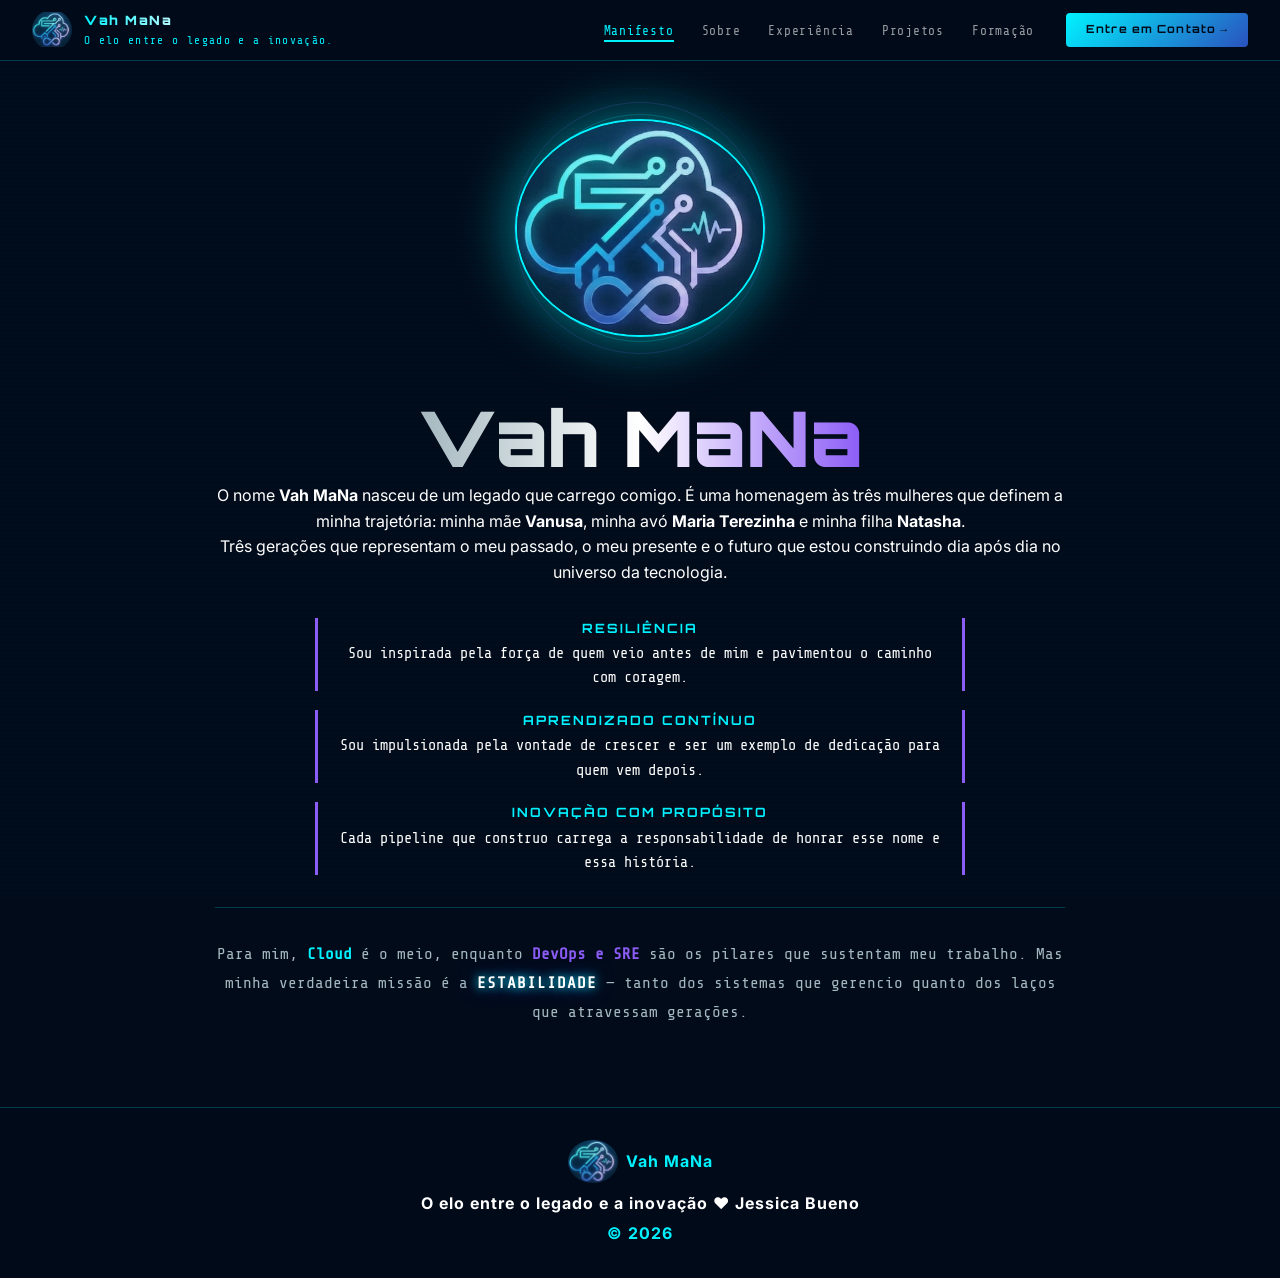
==== index.html @ 6b0c06dc "add portifolio" ====
<!DOCTYPE html>
<html lang="pt-BR">
<head>
<meta charset="UTF-8">
<meta name="viewport" content="width=device-width, initial-scale=1.0">
<title>Vah MaNa | Sobre</title>
<link rel="icon" type="image/png" href="./assets/Vah-MaNa.png">
<link rel="preconnect" href="https://fonts.googleapis.com">
<link href="https://fonts.googleapis.com/css2?family=Share+Tech+Mono&family=Orbitron:wght@400;600;900&family=Inter:wght@300;400;500;600&display=swap" rel="stylesheet">
<link rel="stylesheet" href="style.css">
</head>
<body>
<canvas id="matrix-canvas"></canvas>
<div class="scan-overlay"></div>

<!-- NAV -->
<nav>
  <a href="./index.html" class="nav-logo-wrap">
    <img src="./assets/Vah-MaNa.png" alt="Vah MaNa" class="img-logo">
    <div>
      <span class="nav-brand">Vah MaNa</span>
      <span class="nav-tagline">O elo entre o legado e a inovação.</span>
    </div>
  </a>
  <div class="nav-right">
    <ul class="nav-links">
      <li><a href="./index.html">Manifesto</a></li>
      <li><a href="./sobre.html" class="active">Sobre</a></li>
      <li><a href="./experiencia.html">Experiência</a></li>
      <li><a href="./projetos.html">Projetos</a></li>
      <li><a href="./formacao.html">Formação</a></li>
    </ul>
    <a href="./contato.html" class="nav-cta">Entre em Contato →</a>
    <button class="hamburger" id="hamburger" aria-label="Menu">
      <span></span><span></span><span></span>
    </button>
  </div>
</nav>

<div class="mobile-menu" id="mobile-menu">
  <a href="./index.html"       onclick="closeMenu()">Manifesto</a>
  <a href="./sobre.html"       onclick="closeMenu()">Sobre</a>
  <a href="./experiencia.html" onclick="closeMenu()">Experiência</a>
  <a href="./projetos.html"    onclick="closeMenu()">Projetos</a>
  <a href="./formacao.html"    onclick="closeMenu()">Formação</a>
  <a href="./contato.html" class="mobile-cta" onclick="closeMenu()">Contratar →</a>
</div>

<!-- HERO -->
<section id="hero" class="hero-right">
  <div class="hero-logo-wrap">
    <div class="hero-logo-ring"></div>
    <div class="hero-logo-ring2"></div>
    <div class="hero-logo-ring3"></div>
    <img src="./assets/Vah-MaNa.png" alt="Vah MaNa" class="hero-logo">
  </div>
  <div class="hero-content animate-fade">
    <h1 class="hero-name">Vah MaNa</h1>

    <div class="hero-description">
      <p>
        O nome <strong>Vah MaNa</strong> nasceu de um legado que carrego comigo.
        É uma homenagem às três mulheres que definem a minha trajetória: minha mãe <strong>Vanusa</strong>,
        minha avó <strong>Maria Terezinha</strong> e minha filha <strong>Natasha</strong>.
      </p>
      <p>
        Três gerações que representam o meu passado, o meu presente e o futuro que estou construindo
        dia após dia no universo da tecnologia.
      </p>

      <ul class="legacy-list">
        <li>
          <strong>Resiliência</strong>
          Sou inspirada pela força de quem veio antes de mim e pavimentou o caminho com coragem.
        </li>
        <li>
          <strong>Aprendizado Contínuo</strong>
          Sou impulsionada pela vontade de crescer e ser um exemplo de dedicação para quem vem depois.
        </li>
        <li>
          <strong>Inovação com Propósito</strong>
          Cada pipeline que construo carrega a responsabilidade de honrar esse nome e essa história.
        </li>
      </ul>

      <p class="final-pitch">
        Para mim, <strong>Cloud </strong> é o meio, enquanto <strong>DevOps e SRE</strong> são os pilares
        que sustentam meu trabalho. Mas minha verdadeira missão é a <span>estabilidade</span> — tanto dos sistemas
        que gerencio quanto dos laços que atravessam gerações.
      </p>
    </div>
  </div>
</section>

<footer>
  <div style="display:flex;align-items:center;justify-content:center;gap:0.5rem;margin-bottom:0.5rem;">
    <img src="./assets/Vah-MaNa.png" alt="Vah MaNa" class="img-logo" style="width:50px;height:auto;">
    <span>Vah MaNa</span>
  </div>
  <p>O elo entre o legado e a inovação ♥ Jessica Bueno</p>
  <span>© 2026</span>
</footer>

<script src="script.js"></script>
</body>
</html>
---- style.css ----
/* =====================================================
   VAH MANA — style.css  (limpo e sem duplicatas)
   ===================================================== */

/* ── TOKENS ── */
:root {
  --cyan:        #00F2FF;
  --blue:        #2A52BE;
  --indigo:      #8B5CF6;
  --dark:        #020B1A;
  --white:       #FFFFFF;
  --cyan-dim:    rgba(0, 242, 255, 0.07);
  --cyan-border: rgba(0, 242, 255, 0.22);
  --clor-text:   #A4B8BF;
}

/* ── RESET ── */
*, *::before, *::after { margin: 0; padding: 0; box-sizing: border-box; }
html  { scroll-behavior: smooth; }
body  {
  background: var(--dark);
  color: var(--white);
  font-family: 'Inter', sans-serif;
  overflow-x: hidden;
  line-height: 1.6;
}

/* ── BACKGROUND FX ── */
#matrix-canvas {
  position: fixed; top: 0; left: 0;
  width: 100%; height: 100%;
  z-index: 0; opacity: 0.11; pointer-events: none;
}
.scan-overlay {
  position: fixed; inset: 0;
  z-index: 0; pointer-events: none;
  background: repeating-linear-gradient(
    0deg,
    transparent, transparent 2px,
    rgba(0, 242, 255, 0.012) 2px, rgba(0, 242, 255, 0.012) 4px
  );
}

/* ── SCROLLBAR ── */
::-webkit-scrollbar       { width: 5px; }
::-webkit-scrollbar-track { background: var(--dark); }
::-webkit-scrollbar-thumb { background: rgba(0,242,255,0.25); border-radius: 3px; }
::-webkit-scrollbar-thumb:hover { background: rgba(0,242,255,0.5); }

/* =====================================================
   NAV
   ===================================================== */
nav {
  position: fixed; top: 0; width: 100%; z-index: 100;
  padding: 0.6rem 2rem;
  display: flex; justify-content: space-between; align-items: center;
  background: rgba(2,11,26,0.94);
  border-bottom: 1px solid var(--cyan-border);
  backdrop-filter: blur(16px);
}

.nav-logo-wrap {
  display: flex; align-items: center; gap: 0.75rem;
  text-decoration: none;
}
.img-logo {
  width: 40px; height: 40px;
  object-fit: contain; border-radius: 50%;
  transition: filter 0.3s, transform 0.3s;
}
.nav-logo-wrap:hover .img-logo {
  filter: drop-shadow(0 0 12px var(--cyan));
  transform: scale(1.08);
}

.nav-brand {
  font-family: 'Orbitron', monospace;
  font-size: 0.8rem; font-weight: 900;
  background: linear-gradient(90deg, var(--cyan) 0%, var(--white) 50%, var(--indigo) 100%);
  -webkit-background-clip: text;
  -webkit-text-fill-color: transparent;
  background-clip: text;
  text-shadow: none; /* gradient + text-shadow não funcionam juntos */
  letter-spacing: 0.12em;
  display: block;
  animation: fadeDown 0.9s ease both 0.1s;
}
.nav-tagline {
  font-family: 'Share Tech Mono', monospace;
  font-size: 0.7rem; color: var(--cyan);
  letter-spacing: 0.12em;
  display: block; margin-top: 2px;
}

.nav-right   { display: flex; align-items: center; gap: 2rem; }
.nav-links   { display: flex; gap: 1.75rem; list-style: none; }
.nav-links a {
  font-family: 'Share Tech Mono', monospace;
  color: rgba(255,255,255,0.6);
  text-decoration: none;
  font-size: 0.8rem; letter-spacing: 0.06em;
  transition: color 0.2s;
}
.nav-links a:hover   { color: var(--cyan); }
.nav-links a.active  {
  color: var(--cyan) !important;
  border-bottom: 2px solid var(--cyan);
  padding-bottom: 2px;
}

/* active no menu mobile */
.mobile-menu a.active {
  color: var(--cyan) !important;
  border-bottom: 2px solid var(--cyan);
  padding-bottom: 4px;
}

.nav-cta {
  padding: 0.5rem 1.25rem;
  background: linear-gradient(135deg, var(--cyan), var(--blue));
  color: var(--dark);
  font-family: 'Orbitron', monospace;
  font-size: 0.7rem; font-weight: 700; letter-spacing: 0.1em;
  border: none; border-radius: 4px;
  cursor: pointer; text-decoration: none;
  transition: opacity 0.2s, transform 0.2s;
  white-space: nowrap;
}
.nav-cta:hover { opacity: 0.85; transform: translateY(-1px); }

/* =====================================================
   HAMBURGER + MOBILE MENU
   ===================================================== */
.hamburger {
  display: none;
  flex-direction: column; justify-content: center; gap: 5px;
  width: 36px; height: 36px;
  cursor: pointer; background: transparent; border: none; padding: 0;
  z-index: 200;
}
.hamburger span {
  display: block; width: 100%; height: 1.5px;
  background: var(--cyan); border-radius: 2px;
  transition: transform 0.3s, opacity 0.3s, width 0.3s;
  transform-origin: center;
}
.hamburger.open span:nth-child(1) { transform: translateY(6.5px) rotate(45deg); }
.hamburger.open span:nth-child(2) { opacity: 0; width: 0; }
.hamburger.open span:nth-child(3) { transform: translateY(-6.5px) rotate(-45deg); }

.mobile-menu {
  display: none;
  position: fixed; inset: 0;
  background: rgba(2,11,26,0.97);
  backdrop-filter: blur(20px);
  z-index: 150;
  flex-direction: column; align-items: center; justify-content: center;
  gap: 2rem;
  opacity: 0; pointer-events: none;
  transition: opacity 0.3s;
}
.mobile-menu.open { opacity: 1; pointer-events: all; }
.mobile-menu a {
  font-family: 'Orbitron', monospace;
  font-size: 1.5rem; font-weight: 700;
  color: rgba(255,255,255,0.7);
  text-decoration: none; letter-spacing: 0.15em;
  transition: color 0.2s;
}
.mobile-menu a:hover { color: var(--cyan); }
.mobile-menu .mobile-cta {
  margin-top: 2rem;
  padding: 0.9rem 2.5rem;
  background: linear-gradient(135deg, var(--cyan), var(--blue));
  color: var(--dark);
  font-family: 'Orbitron', monospace;
  font-size: 0.85rem; font-weight: 700; letter-spacing: 0.12em;
  border-radius: 4px; text-decoration: none;
}
.mobile-menu.open a { animation: fadeDown 0.3s ease both; }
.mobile-menu.open a:nth-child(1) { animation-delay: 0.05s; }
.mobile-menu.open a:nth-child(2) { animation-delay: 0.10s; }
.mobile-menu.open a:nth-child(3) { animation-delay: 0.15s; }
.mobile-menu.open a:nth-child(4) { animation-delay: 0.20s; }
.mobile-menu.open a:nth-child(5) { animation-delay: 0.25s; }
.mobile-menu.open a:nth-child(6) { animation-delay: 0.30s; }
.mobile-menu.open a:nth-child(7) { animation-delay: 0.35s; }

/* =====================================================
   HERO — index.html (logo central)
   ===================================================== */
#hero {
  position: relative;
  min-height: 100vh;
  display: flex; align-items: center; justify-content: center;
  flex-direction: column; text-align: center;
  padding: 8rem 2rem 5rem;
  z-index: 1;
}

/* rings */
.hero-logo-wrap {
  position: relative; width: 200px; height: 200px;
  margin-bottom: 2rem; cursor: pointer;
  display: flex; align-items: center; justify-content: center;
}
.hero-logo-ring  { position: absolute; inset: -14px; border-radius: 50%; border: 1px solid var(--cyan-border); animation: ring-spin 12s linear infinite; }
.hero-logo-ring2 { position: absolute; inset: -26px; border-radius: 50%; border: 1px solid rgba(139,92,246,0.18); animation: ring-spin 22s linear infinite reverse; }
.hero-logo-ring3 { position: absolute; inset: -40px; border-radius: 50%; border: 1px dashed rgba(42,82,190,0.12); animation: ring-spin 35s linear infinite; }
@keyframes ring-spin { to { transform: rotate(360deg); } }

.hero-logo {
  width: 250px; height: auto; border-radius: 80%;
  border: 2px solid var(--cyan);
  object-fit: contain;
  filter: drop-shadow(0 0 30px rgba(0,242,255,0.55));
  animation: pulse-glow 3.5s ease-in-out infinite;
  transition: filter 0.4s, transform 0.4s;
  position: relative; z-index: 1;
}
.hero-logo-wrap:hover .hero-logo {
  filter: drop-shadow(0 0 70px rgba(0,242,255,1)) drop-shadow(0 0 140px rgba(139,92,246,0.5));
  transform: scale(1.08) rotate(-2deg);
}
.hero-logo-wrap:hover .hero-logo-ring { border-color: rgba(0,242,255,0.6); animation-duration: 4s; }
@keyframes pulse-glow {
  0%,100% { filter: drop-shadow(0 0 24px rgba(0,242,255,0.45)); }
  50%      { filter: drop-shadow(0 0 55px rgba(0,242,255,0.85)) drop-shadow(0 0 90px rgba(42,82,190,0.3)); }
}

.hero-eyebrow {
  font-family: 'Share Tech Mono', monospace;
  font-size: 0.72rem; color: var(--cyan);
  letter-spacing: 0.35em; text-transform: uppercase;
  margin-bottom: 0.6rem; animation: fadeDown 0.8s ease both;
}
.hero-name {
  font-family: 'Orbitron', monospace;
  font-size: clamp(2.6rem, 6vw, 4.8rem); font-weight: 900; line-height: 1;
  background: linear-gradient(90deg, var(--clor-text) 0%, var(--white) 50%, var(--indigo) 100%);
  -webkit-background-clip: text; -webkit-text-fill-color: transparent; background-clip: text;
  margin-bottom: 0.4rem;
  animation: fadeDown 0.9s ease both 0.1s;
}
.hero-role {
  font-family: 'Orbitron', monospace;
  font-size: clamp(0.75rem, 1.8vw, 0.95rem); font-weight: 400;
  color: var(--clor-text); letter-spacing: 0.25em;
  margin-bottom: 0.9rem;
  animation: fadeDown 1s ease both 0.2s;
}
.hero-pitch {
  max-width: 680px;
  font-size: 1.05rem; line-height: 1.85; color: var(--clor-text);
  margin: 0 auto 1.2rem;
  animation: fadeDown 1.05s ease both 0.25s;
}
.hero-pitch strong { color: var(--cyan); font-weight: 600; }

.hero-value-props {
  display: flex; gap: 0.7rem; justify-content: center; flex-wrap: wrap;
  margin: 0 0 2rem;
  animation: fadeDown 1.1s ease both 0.3s;
}
.value-prop {
  display: flex; align-items: center; gap: 0.45rem;
  padding: 0.45rem 1rem;
  border: 1px solid var(--cyan-border); border-radius: 100px;
  font-family: 'Share Tech Mono', monospace; font-size: 0.72rem; color: var(--cyan);
  background: var(--cyan-dim); letter-spacing: 0.04em;
  transition: background 0.2s;
}
.value-prop:hover { background: rgba(0,242,255,0.13); }
.value-prop .dot {
  width: 5px; height: 5px; border-radius: 50%;
  background: var(--cyan); box-shadow: 0 0 6px var(--cyan);
  animation: blink 1.8s infinite; flex-shrink: 0;
}
@keyframes blink { 0%,100% { opacity: 1; } 50% { opacity: 0.15; } }

.hero-btns {
  display: flex; gap: 1rem; flex-wrap: wrap; justify-content: center;
  animation: fadeDown 1.2s ease both 0.4s;
}

/* ── HERO sobre.html (logo acima, conteúdo centralizado) ── */
#hero.hero-right {
  justify-content: center;
  align-items: center;
  text-align: center;
  padding: 8rem 2rem 5rem;
  flex-direction: column;
  gap: 2.5rem;
}
.hero-content {
  max-width: 850px;
  display: flex; flex-direction: column; align-items: center;
  text-align: center;
}

/* =====================================================
   BOTÕES GLOBAIS
   ===================================================== */
.btn-primary {
  padding: 0.8rem 2.2rem;
  background: linear-gradient(135deg, var(--cyan), var(--blue));
  color: var(--dark);
  font-family: 'Orbitron', monospace; font-size: 0.78rem; font-weight: 700; letter-spacing: 0.1em;
  border: none; border-radius: 4px;
  cursor: pointer; text-decoration: none;
  transition: opacity 0.2s, transform 0.2s, box-shadow 0.2s;
}
.btn-primary:hover { opacity: 0.9; transform: translateY(-2px); box-shadow: 0 8px 24px rgba(0,242,255,0.25); }

.btn-outline {
  padding: 0.8rem 2.2rem;
  background: transparent; color: var(--cyan);
  font-family: 'Orbitron', monospace; font-size: 0.78rem; font-weight: 700; letter-spacing: 0.1em;
  border: 1px solid var(--cyan); border-radius: 4px;
  cursor: pointer; text-decoration: none;
  transition: background 0.2s, transform 0.2s;
}
.btn-outline:hover { background: var(--cyan-dim); transform: translateY(-2px); }

/* =====================================================
   STATS BAR
   ===================================================== */
.stats-bar {
  position: relative; z-index: 1;
  background: rgba(0,242,255,0.04);
  border-top: 1px solid var(--cyan-border);
  border-bottom: 1px solid var(--cyan-border);
  padding: 1.75rem 3rem;
  display: flex; justify-content: center; gap: 4rem; flex-wrap: wrap;
}
.stat-item  { text-align: center; }
.stat-num   { font-family: 'Orbitron', monospace; font-size: 1.9rem; font-weight: 900; color: var(--cyan); display: block; line-height: 1; }
.stat-label { font-family: 'Share Tech Mono', monospace; font-size: 0.65rem; color: rgba(255,255,255,0.4); letter-spacing: 0.15em; text-transform: uppercase; display: block; margin-top: 0.35rem; }

/* =====================================================
   SEÇÕES GENÉRICAS
   ===================================================== */
.section-wrap {
  position: relative; z-index: 1;
  padding: 5.5rem 2rem;
  max-width: 1100px; margin: 0 auto;
}
.section-label {
  font-family: 'Share Tech Mono', monospace;
  font-size: 0.68rem; letter-spacing: 0.45em; color: var(--cyan);
  text-transform: uppercase; margin-bottom: 0.4rem; opacity: 0.8;
}
.section-title {
  font-family: 'Orbitron', monospace;
  font-size: clamp(1.6rem, 3vw, 2.3rem); font-weight: 900;
  margin-bottom: 0.5rem; color: var(--white);
}
.section-subtitle {
  font-size: 0.93rem; color: var(--clor-text);
  margin-bottom: 3rem; max-width: 600px; line-height: 1.7;
}
.scan-line {
  width: 100%; height: 1px;
  background: linear-gradient(90deg, transparent, var(--cyan-border), transparent);
  position: relative; z-index: 1;
}

/* =====================================================
   BLOCKQUOTE — Sobre / Proposta de Valor
   ===================================================== */
blockquote.section-subtitle {
  border-left: 3px solid var(--cyan);
  padding: 1.25rem 1.5rem;
  background: var(--cyan-dim);
  border-radius: 0 8px 8px 0;
  font-style: italic;
  color: var(--clor-text);
  margin-bottom: 3rem;
  max-width: 700px;
  line-height: 1.8;
}
blockquote.section-subtitle footer {
  /* sobrescreve o footer global apenas dentro da citação */
  all: unset;
  display: block;
  margin-top: 0.75rem;
  font-size: 0.78rem;
  color: azure;
  font-style: normal;
}

/* =====================================================
   VALUE CARDS
   ===================================================== */
.value-grid {
  display: grid;
  grid-template-columns: repeat(auto-fill, minmax(245px, 1fr));
  gap: 1.25rem; margin-bottom: 1rem;
}
.value-card {
  border: 1px solid var(--cyan-border); border-radius: 12px;
  padding: 1.6rem; background: var(--cyan-dim);
  transition: border-color 0.3s, box-shadow 0.3s, transform 0.2s;
  position: relative; overflow: hidden;
}
.value-card::before {
  content: ''; position: absolute; top: 0; left: 0; right: 0; height: 2px;
  background: linear-gradient(90deg, var(--cyan), var(--indigo));
  opacity: 0; transition: opacity 0.3s;
}
.value-card:hover { border-color: rgba(0,242,255,0.45); box-shadow: 0 8px 30px rgba(0,242,255,0.08); transform: translateY(-3px); }
.value-card:hover::before { opacity: 1; }
.value-icon       { font-size: 1.8rem; margin-bottom: 0.75rem; display: block; }
.value-card-title { font-family: 'Orbitron', monospace; font-size: 0.88rem; font-weight: 700; color: var(--cyan); margin-bottom: 0.5rem; }
.value-card-desc  { font-size: 0.83rem; color: rgba(255,255,255,0.6); line-height: 1.7; }

/* =====================================================
   TIMELINE
   ===================================================== */
.timeline { display: flex; flex-direction: column; position: relative; }
.timeline::before {
  content: ''; position: absolute; left: 7px; top: 14px; bottom: 0; width: 1px;
  background: linear-gradient(180deg, var(--cyan), var(--indigo), transparent);
}
.tl-item { display: grid; grid-template-columns: 24px 1fr; gap: 1.5rem; padding-bottom: 2.5rem; }
.tl-dot  {
  width: 16px; height: 16px; border-radius: 50%;
  border: 2px solid var(--cyan); background: var(--dark);
  box-shadow: 0 0 14px rgba(0,242,255,0.5); margin-top: 4px; flex-shrink: 0;
}
.tl-content {
  background: rgba(255,255,255,0.025);
  border: 1px solid var(--cyan-border); border-radius: 10px;
  padding: 1.5rem 1.75rem; backdrop-filter: blur(4px);
  transition: border-color 0.3s, box-shadow 0.3s;
}
.tl-content:hover { border-color: rgba(0,242,255,0.4); box-shadow: 0 4px 20px rgba(0,242,255,0.06); }
.tl-period  { font-family: 'Share Tech Mono', monospace; font-size: 0.68rem; color: var(--indigo); letter-spacing: 0.1em; margin-bottom: 0.3rem; }
.tl-title   { font-family: 'Orbitron', monospace; font-size: 0.98rem; font-weight: 700; color: var(--cyan); margin-bottom: 0.2rem; }
.tl-company { font-size: 0.87rem; color: rgba(255,255,255,0.55); margin-bottom: 1rem; font-weight: 500; }
.tl-bullets { list-style: none; display: flex; flex-direction: column; gap: 0.5rem; }
.tl-bullets li { font-size: 0.87rem; color: rgba(255,255,255,0.66); line-height: 1.65; padding-left: 1.1rem; position: relative; }
.tl-bullets li::before { content: '▸'; position: absolute; left: 0; color: var(--cyan); font-size: 0.65rem; top: 3px; }

/* =====================================================
   PROJECTS
   ===================================================== */
.projects-grid { display: grid; grid-template-columns: repeat(auto-fill, minmax(290px, 1fr)); gap: 1.5rem; }
.project-card {
  border: 1px solid var(--cyan-border); border-radius: 12px;
  padding: 1.75rem; background: rgba(255,255,255,0.02);
  transition: transform 0.25s, border-color 0.25s, box-shadow 0.25s;
  position: relative; overflow: hidden;
  display: flex; flex-direction: column; gap: 0.7rem;
}
.project-card::after {
  content: ''; position: absolute; top: 0; left: 0; right: 0; height: 3px;
  background: linear-gradient(90deg, var(--cyan), var(--indigo));
  opacity: 0; transition: opacity 0.3s;
}
.project-card:hover { transform: translateY(-5px); border-color: rgba(0,242,255,0.4); box-shadow: 0 16px 50px rgba(0,242,255,0.1); }
.project-card:hover::after { opacity: 1; }
.project-emoji    { font-size: 1.6rem; }
.project-category { font-family: 'Share Tech Mono', monospace; font-size: 0.7rem; letter-spacing: 0.3em; color: var(--indigo); text-transform: uppercase; }
.project-name     { font-family: 'Orbitron', monospace; font-size: 0.92rem; font-weight: 700; color: var(--white); line-height: 1.3; }
.project-desc     { font-size: 0.83rem; color: rgba(255,255,255,0.6); line-height: 1.75; flex: 1; }
.project-tags     { display: flex; flex-wrap: wrap; gap: 0.4rem; margin-top: 0.2rem; }
.project-tag      { font-family: 'Share Tech Mono', monospace; font-size: 0.63rem; padding: 0.2rem 0.6rem; border-radius: 3px; background: rgba(0,242,255,0.08); border: 1px solid rgba(0,242,255,0.2); color: var(--cyan); letter-spacing: 0.04em; }
.project-highlight { font-family: 'Share Tech Mono', monospace; font-size: 0.71rem; color: rgba(255,255,255,0.38); border-top: 1px solid rgba(255,255,255,0.06); padding-top: 0.75rem; line-height: 1.6; }
.project-highlight span { color: var(--cyan); }
.project-link { display: inline-flex; align-items: center; gap: 0.35rem; font-family: 'Share Tech Mono', monospace; font-size: 0.7rem; color: var(--cyan); text-decoration: none; opacity: 0.75; transition: opacity 0.2s; }
.project-link:hover { opacity: 1; }

/* =====================================================
   SKILLS
   ===================================================== */
.skills-section-title { font-family: 'Share Tech Mono', monospace; font-size: 0.67rem; color: var(--clor-text); letter-spacing: 0.3em; text-transform: uppercase; margin-bottom: 0.9rem; opacity: 0.8; }
.skills-grid { display: flex; flex-wrap: wrap; gap: 0.6rem; margin-bottom: 2rem; }
.skill-chip {
  padding: 0.5rem 0.9rem;
  border: 1px solid var(--cyan-border); border-radius: 6px;
  background: var(--cyan-dim);
  font-family: 'Share Tech Mono', monospace; font-size: 0.76rem; color: var(--cyan); letter-spacing: 0.04em;
  transition: all 0.2s; cursor: default;
}
.skill-chip:hover { background: rgba(0,242,255,0.14); border-color: var(--cyan); box-shadow: 0 0 14px rgba(0,242,255,0.18); transform: translateY(-1px); }
.skill-chip.purple { border-color: rgba(139,92,246,0.28); background: rgba(139,92,246,0.07); color: #a78bfa; }
.skill-chip.purple:hover { background: rgba(139,92,246,0.15); border-color: var(--indigo); box-shadow: 0 0 14px rgba(139,92,246,0.2); }
.skill-chip.white  { border-color: rgba(255,255,255,0.12); background: rgba(255,255,255,0.04); color: var(--clor-text); }
.skill-chip.white:hover { border-color: rgba(255,255,255,0.3); background: rgba(255,255,255,0.08); color: var(--white); }

/* =====================================================
   CERTIFICATIONS
   ===================================================== */
.cert-grid { display: grid; grid-template-columns: repeat(auto-fill, minmax(280px, 1fr)); gap: 1rem; margin-bottom: 3rem; }
.cert-card { display: flex; align-items: flex-start; gap: 1rem; padding: 1.25rem 1.5rem; border: 1px solid var(--cyan-border); border-radius: 10px; background: var(--cyan-dim); transition: border-color 0.2s, box-shadow 0.2s; }
.cert-card:hover { border-color: rgba(0,242,255,0.4); box-shadow: 0 4px 20px rgba(0,242,255,0.08); }
.cert-icon { font-size: 1.8rem; flex-shrink: 0; }
.cert-name { font-family: 'Orbitron', monospace; font-size: 0.83rem; font-weight: 700; color: var(--white); margin-bottom: 0.25rem; }
.cert-id   { font-family: 'Share Tech Mono', monospace; font-size: 0.6rem; color: rgba(255,255,255,0.28); word-break: break-all; }

/* =====================================================
   EDUCATION
   ===================================================== */
.edu-grid { display: grid; grid-template-columns: repeat(auto-fill, minmax(250px, 1fr)); gap: 1.1rem; }
.edu-card { border: 1px solid rgba(139,92,246,0.22); border-radius: 8px; padding: 1.2rem 1.4rem; background: rgba(139,92,246,0.04); transition: border-color 0.2s; }
.edu-card:hover { border-color: rgba(139,92,246,0.45); }
.edu-degree { font-family: 'Orbitron', monospace; font-size: 0.84rem; font-weight: 700; color: var(--white); margin-bottom: 0.25rem; line-height: 1.35; }
.edu-school { font-size: 0.79rem; color: rgba(255,255,255,0.5); margin-bottom: 0.5rem; }
.edu-status { font-family: 'Share Tech Mono', monospace; font-size: 0.67rem; letter-spacing: 0.08em; color: var(--indigo); }

/* =====================================================
   COURSES
   ===================================================== */
.courses-grid { display: grid; grid-template-columns: repeat(auto-fill, minmax(300px, 1fr)); gap: 0.5rem; }
.course-item { display: flex; align-items: center; gap: 0.75rem; padding: 0.65rem 1rem; border: 1px solid rgba(255,255,255,0.06); border-radius: 6px; font-size: 0.82rem; color: rgba(255,255,255,0.62); transition: all 0.2s; }
.course-item:hover { border-color: var(--cyan-border); background: var(--cyan-dim); color: var(--white); }
.course-item .tick        { color: var(--cyan);   font-size: 0.63rem; flex-shrink: 0; }
.course-item .in-progress { color: var(--indigo); font-size: 0.63rem; flex-shrink: 0; }

/* =====================================================
   CONTACT
   ===================================================== */
.contact-grid { display: grid; grid-template-columns: repeat(auto-fill, minmax(200px, 1fr)); gap: 1rem; }
.contact-card {
  display: flex; align-items: center; gap: 0.75rem;
  padding: 1.1rem 1.4rem;
  border: 1px solid var(--cyan-border); border-radius: 10px;
  background: var(--cyan-dim); color: var(--cyan);
  text-decoration: none;
  font-family: 'Share Tech Mono', monospace; font-size: 0.8rem; letter-spacing: 0.04em;
  transition: all 0.2s;
}
.contact-card:hover { background: rgba(0,242,255,0.13); box-shadow: 0 0 24px rgba(0,242,255,0.15); border-color: rgba(0,242,255,0.45); transform: translateY(-2px); }

/* =====================================================
   CTA BAND
   ===================================================== */
.cta-band {
  position: relative; z-index: 1;
  padding: 4.5rem 2rem; text-align: center;
  background: linear-gradient(135deg, rgba(0,242,255,0.055), rgba(139,92,246,0.055));
  border-top: 1px solid var(--cyan-border);
  border-bottom: 1px solid var(--cyan-border);
}
.cta-title { font-family: 'Orbitron', monospace; font-size: clamp(1.4rem,3vw,2rem); font-weight: 900; color: var(--white); margin-bottom: 0.75rem; }
.cta-desc  { font-size: 0.95rem; color: rgba(255,255,255,0.52); margin-bottom: 2rem; max-width: 500px; margin-left: auto; margin-right: auto; line-height: 1.7; }

/* =====================================================
   SOBRE — legacy list
   ===================================================== */
.legacy-list { list-style: none; margin: 2rem 0; display: flex; flex-direction: column; gap: 1.2rem; align-items: center; }
.legacy-list li {
  font-family: 'Share Tech Mono', monospace; font-size: 0.95rem; color: var(--white);
  border-left: 3px solid var(--indigo);
  border-right: 3px solid var(--indigo);
  padding: 0 20px; max-width: 650px; text-align: center;
}
.legacy-list li strong { display: block; color: var(--cyan); font-family: 'Orbitron', sans-serif; font-size: 0.8rem; letter-spacing: 2px; margin-bottom: 4px; text-transform: uppercase; }

.final-pitch { border-top: 1px solid var(--cyan-border); padding-top: 2rem; margin-top: 2rem; font-family: 'Share Tech Mono', monospace; color: var(--clor-text); line-height: 1.8; }
.final-pitch strong:first-of-type { color: var(--cyan); }
.final-pitch strong:last-of-type  { color: var(--indigo); }
.final-pitch span { color: var(--white); font-weight: bold; text-transform: uppercase; text-shadow: 0 0 10px var(--cyan), 0 0 20px var(--blue); letter-spacing: 1px; }

/* =====================================================
   FOOTER
   ===================================================== */
footer {
  position: relative; z-index: 1;
  width: 100%;
  padding: 2rem;
  text-align: center;
  background: rgba(2,11,26,0.94);
  border-top: 1px solid var(--cyan-border);
  backdrop-filter: blur(16px);
  color: var(--white);
  font-weight: bold;
  letter-spacing: 1px;
}
footer p   { margin-bottom: 0.25rem; }
footer span { color: var(--cyan); }

/* =====================================================
   PARTICLES
   ===================================================== */
.particle { position: fixed; border-radius: 50%; pointer-events: none; z-index: 0; animation: float linear infinite; opacity: 0; }
@keyframes float {
  0%   { transform: translateY(100vh) scale(0); opacity: 0; }
  10%  { opacity: 0.5; }
  90%  { opacity: 0.2; }
  100% { transform: translateY(-10vh) scale(1.5); opacity: 0; }
}

/* =====================================================
   ANIMATIONS
   ===================================================== */
@keyframes fadeDown {
  from { opacity: 0; transform: translateY(-18px); }
  to   { opacity: 1; transform: translateY(0); }
}
.animate-fade { animation: fadeDown 1s ease both; }

/* =====================================================
   RESPONSIVE
   ===================================================== */
@media (max-width: 768px) {
  nav { padding: 0.9rem 1.25rem; }
  .nav-links, .nav-cta { display: none; }
  .hamburger { display: flex; }
  .mobile-menu { display: flex; }

  .hero-logo      { width: 130px; height: 130px; }
  .hero-logo-wrap { width: 150px; height: 150px; }

  /* sobre.html hero → centraliza no mobile */
  #hero.hero-right { justify-content: center; align-items: center; text-align: center; padding: 6rem 1.5rem 3rem; gap: 1.5rem; }
  .hero-content    { align-items: center; text-align: center; }
  .legacy-list li  { border-left: 3px solid var(--indigo); border-right: 3px solid var(--indigo); text-align: center; }

  .stats-bar    { gap: 2rem; padding: 1.5rem; }
  .section-wrap { padding: 4rem 1.25rem; }
}
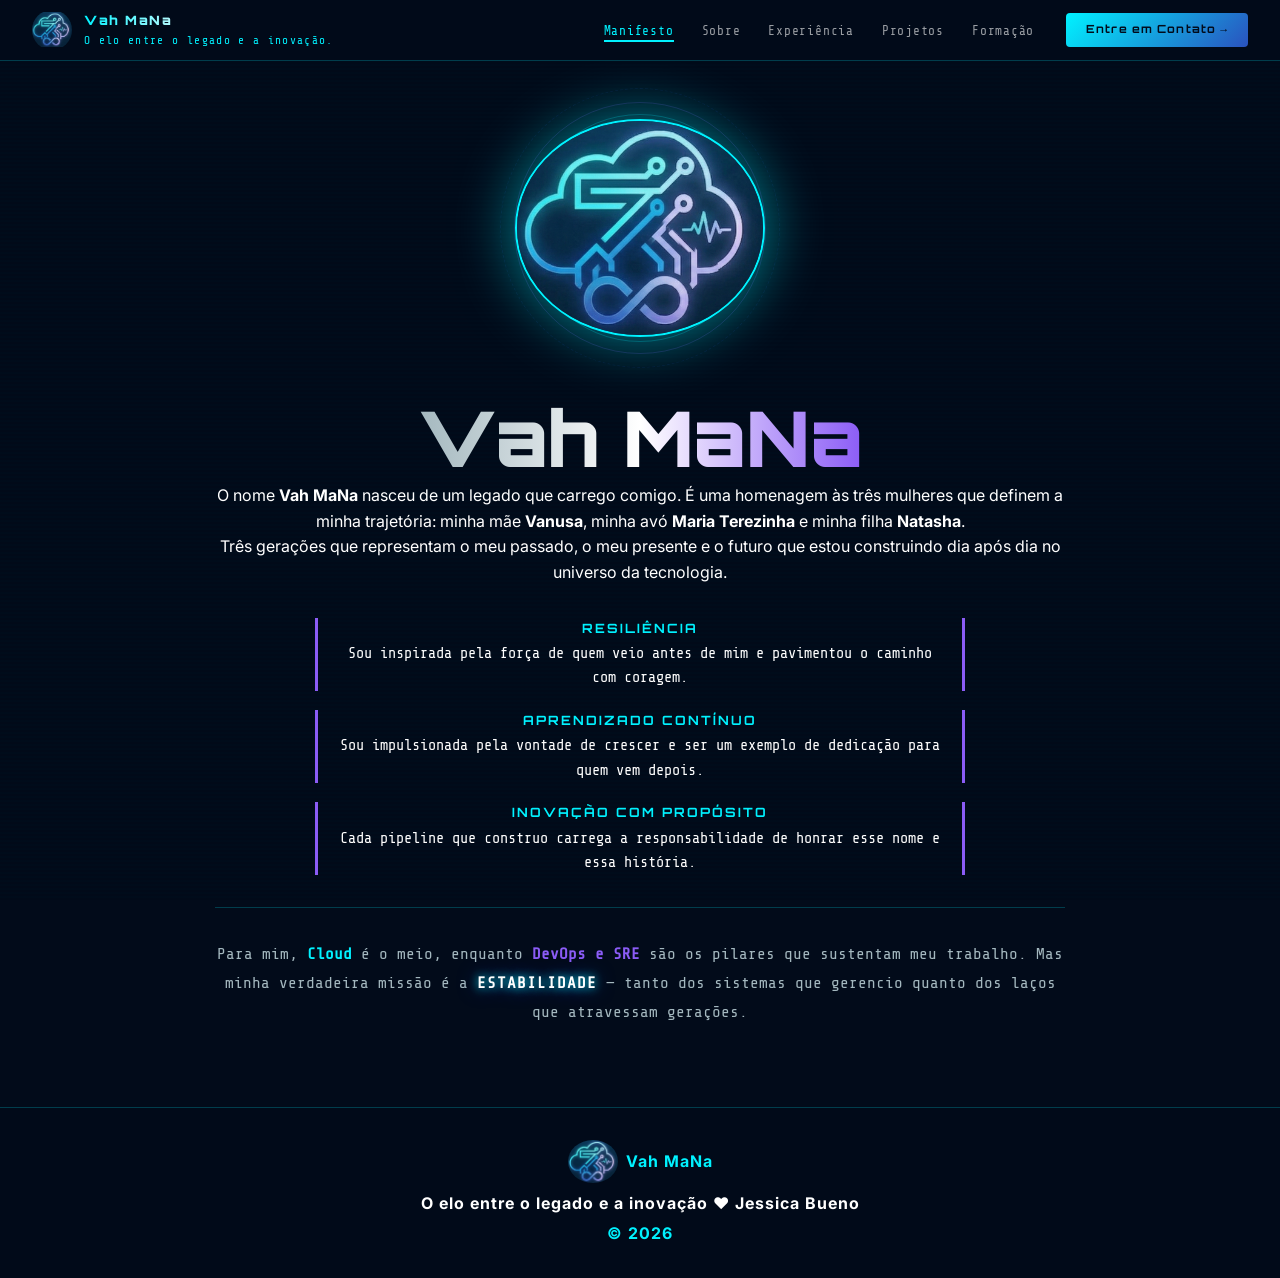
==== commit 3c6ba0fb: "fix: add link certifications" ====
--- a/index.html
+++ b/index.html
@@ -3,7 +3,7 @@
 <head>
 <meta charset="UTF-8">
 <meta name="viewport" content="width=device-width, initial-scale=1.0">
-<title>Vah MaNa | Sobre</title>
+<title>Vah MaNa</title>
 <link rel="icon" type="image/png" href="./assets/Vah-MaNa.png">
 <link rel="preconnect" href="https://fonts.googleapis.com">
 <link href="https://fonts.googleapis.com/css2?family=Share+Tech+Mono&family=Orbitron:wght@400;600;900&family=Inter:wght@300;400;500;600&display=swap" rel="stylesheet">
@@ -12,6 +12,7 @@
 <body>
 <canvas id="matrix-canvas"></canvas>
 <div class="scan-overlay"></div>
+
 
 <!-- NAV -->
 <nav>
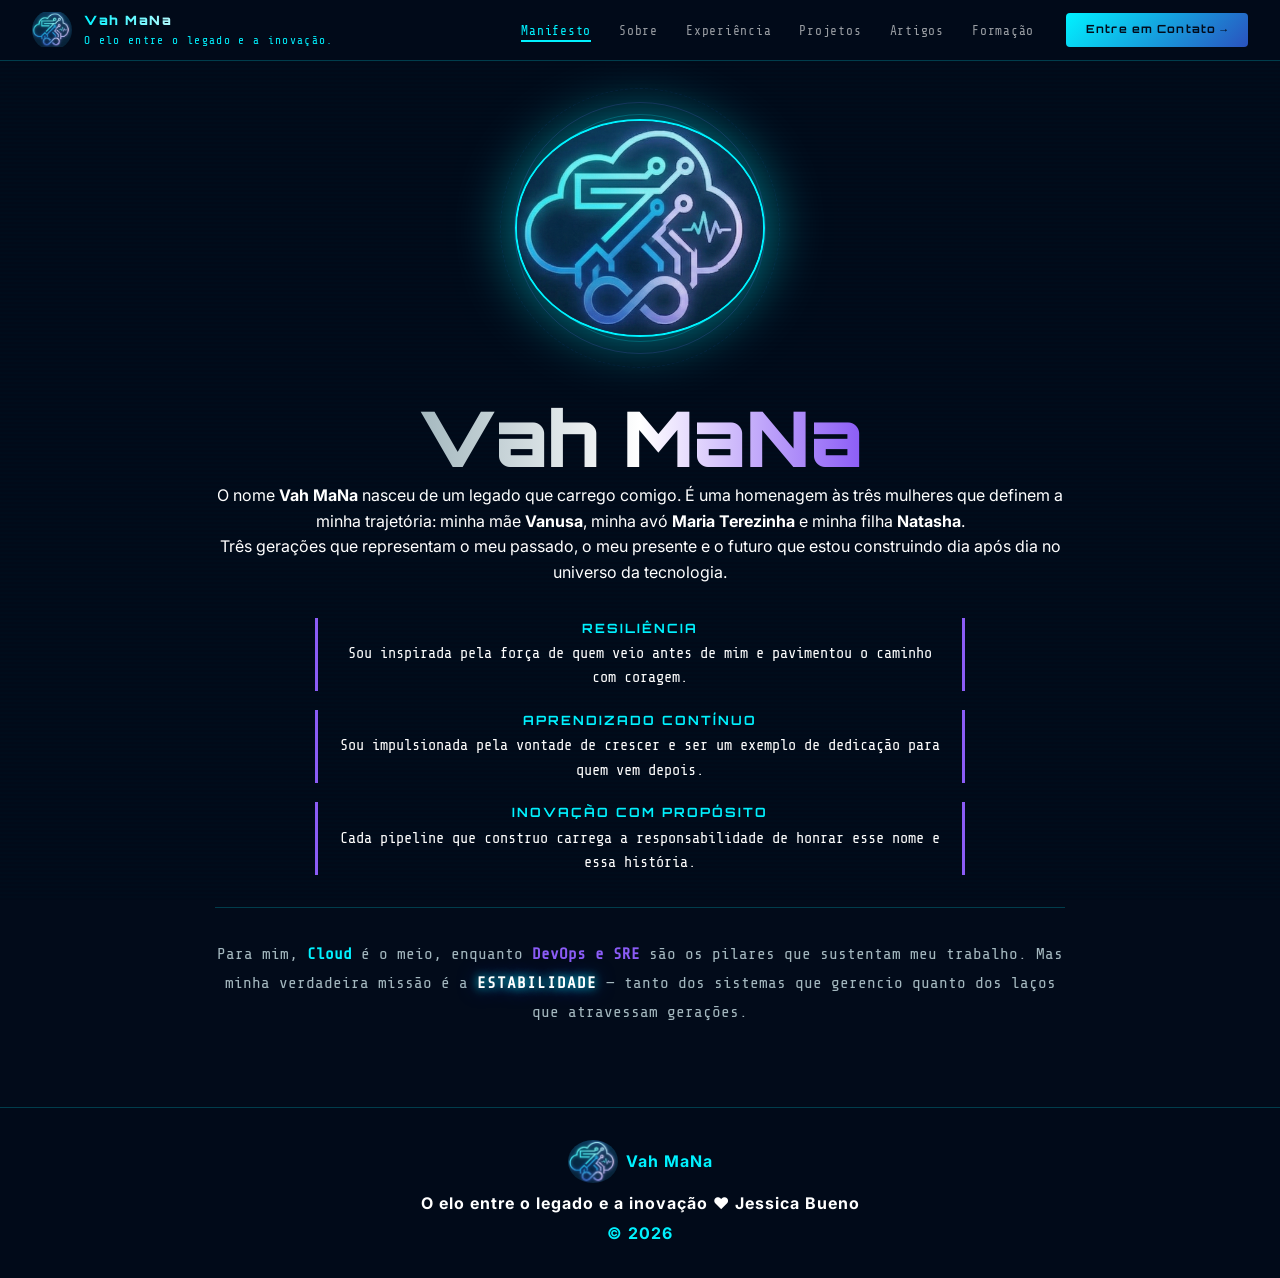
==== commit f131cd60: "feat: atualizar certificacoes, nova experiencia profissional, projetos em destaque, secao de artigos" ====
--- a/index.html
+++ b/index.html
@@ -1,107 +1,109 @@
-<!DOCTYPE html>
-<html lang="pt-BR">
-<head>
-<meta charset="UTF-8">
-<meta name="viewport" content="width=device-width, initial-scale=1.0">
-<title>Vah MaNa</title>
-<link rel="icon" type="image/png" href="./assets/Vah-MaNa.png">
-<link rel="preconnect" href="https://fonts.googleapis.com">
-<link href="https://fonts.googleapis.com/css2?family=Share+Tech+Mono&family=Orbitron:wght@400;600;900&family=Inter:wght@300;400;500;600&display=swap" rel="stylesheet">
-<link rel="stylesheet" href="style.css">
-</head>
-<body>
-<canvas id="matrix-canvas"></canvas>
-<div class="scan-overlay"></div>
-
-
-<!-- NAV -->
-<nav>
-  <a href="./index.html" class="nav-logo-wrap">
-    <img src="./assets/Vah-MaNa.png" alt="Vah MaNa" class="img-logo">
-    <div>
-      <span class="nav-brand">Vah MaNa</span>
-      <span class="nav-tagline">O elo entre o legado e a inovação.</span>
-    </div>
-  </a>
-  <div class="nav-right">
-    <ul class="nav-links">
-      <li><a href="./index.html">Manifesto</a></li>
-      <li><a href="./sobre.html" class="active">Sobre</a></li>
-      <li><a href="./experiencia.html">Experiência</a></li>
-      <li><a href="./projetos.html">Projetos</a></li>
-      <li><a href="./formacao.html">Formação</a></li>
-    </ul>
-    <a href="./contato.html" class="nav-cta">Entre em Contato →</a>
-    <button class="hamburger" id="hamburger" aria-label="Menu">
-      <span></span><span></span><span></span>
-    </button>
-  </div>
-</nav>
-
-<div class="mobile-menu" id="mobile-menu">
-  <a href="./index.html"       onclick="closeMenu()">Manifesto</a>
-  <a href="./sobre.html"       onclick="closeMenu()">Sobre</a>
-  <a href="./experiencia.html" onclick="closeMenu()">Experiência</a>
-  <a href="./projetos.html"    onclick="closeMenu()">Projetos</a>
-  <a href="./formacao.html"    onclick="closeMenu()">Formação</a>
-  <a href="./contato.html" class="mobile-cta" onclick="closeMenu()">Contratar →</a>
-</div>
-
-<!-- HERO -->
-<section id="hero" class="hero-right">
-  <div class="hero-logo-wrap">
-    <div class="hero-logo-ring"></div>
-    <div class="hero-logo-ring2"></div>
-    <div class="hero-logo-ring3"></div>
-    <img src="./assets/Vah-MaNa.png" alt="Vah MaNa" class="hero-logo">
-  </div>
-  <div class="hero-content animate-fade">
-    <h1 class="hero-name">Vah MaNa</h1>
-
-    <div class="hero-description">
-      <p>
-        O nome <strong>Vah MaNa</strong> nasceu de um legado que carrego comigo.
-        É uma homenagem às três mulheres que definem a minha trajetória: minha mãe <strong>Vanusa</strong>,
-        minha avó <strong>Maria Terezinha</strong> e minha filha <strong>Natasha</strong>.
-      </p>
-      <p>
-        Três gerações que representam o meu passado, o meu presente e o futuro que estou construindo
-        dia após dia no universo da tecnologia.
-      </p>
-
-      <ul class="legacy-list">
-        <li>
-          <strong>Resiliência</strong>
-          Sou inspirada pela força de quem veio antes de mim e pavimentou o caminho com coragem.
-        </li>
-        <li>
-          <strong>Aprendizado Contínuo</strong>
-          Sou impulsionada pela vontade de crescer e ser um exemplo de dedicação para quem vem depois.
-        </li>
-        <li>
-          <strong>Inovação com Propósito</strong>
-          Cada pipeline que construo carrega a responsabilidade de honrar esse nome e essa história.
-        </li>
-      </ul>
-
-      <p class="final-pitch">
-        Para mim, <strong>Cloud </strong> é o meio, enquanto <strong>DevOps e SRE</strong> são os pilares
-        que sustentam meu trabalho. Mas minha verdadeira missão é a <span>estabilidade</span> — tanto dos sistemas
-        que gerencio quanto dos laços que atravessam gerações.
-      </p>
-    </div>
-  </div>
-</section>
-
-<footer>
-  <div style="display:flex;align-items:center;justify-content:center;gap:0.5rem;margin-bottom:0.5rem;">
-    <img src="./assets/Vah-MaNa.png" alt="Vah MaNa" class="img-logo" style="width:50px;height:auto;">
-    <span>Vah MaNa</span>
-  </div>
-  <p>O elo entre o legado e a inovação ♥ Jessica Bueno</p>
-  <span>© 2026</span>
-</footer>
-
-<script src="script.js"></script>
-</body>
-</html>+<!DOCTYPE html>
+<html lang="pt-BR">
+<head>
+<meta charset="UTF-8">
+<meta name="viewport" content="width=device-width, initial-scale=1.0">
+<title>Vah MaNa</title>
+<link rel="icon" type="image/png" href="./assets/Vah-MaNa.png">
+<link rel="preconnect" href="https://fonts.googleapis.com">
+<link href="https://fonts.googleapis.com/css2?family=Share+Tech+Mono&family=Orbitron:wght@400;600;900&family=Inter:wght@300;400;500;600&display=swap" rel="stylesheet">
+<link rel="stylesheet" href="style.css">
+</head>
+<body>
+<canvas id="matrix-canvas"></canvas>
+<div class="scan-overlay"></div>
+
+
+<!-- NAV -->
+<nav>
+  <a href="./index.html" class="nav-logo-wrap">
+    <img src="./assets/Vah-MaNa.png" alt="Vah MaNa" class="img-logo">
+    <div>
+      <span class="nav-brand">Vah MaNa</span>
+      <span class="nav-tagline">O elo entre o legado e a inovação.</span>
+    </div>
+  </a>
+  <div class="nav-right">
+    <ul class="nav-links">
+      <li><a href="./index.html" class="active">Manifesto</a></li>
+      <li><a href="./sobre.html">Sobre</a></li>
+      <li><a href="./experiencia.html">Experiência</a></li>
+      <li><a href="./projetos.html">Projetos</a></li>
+      <li><a href="./artigos.html">Artigos</a></li>
+      <li><a href="./formacao.html">Formação</a></li>
+    </ul>
+    <a href="./contato.html" class="nav-cta">Entre em Contato →</a>
+    <button class="hamburger" id="hamburger" aria-label="Menu">
+      <span></span><span></span><span></span>
+    </button>
+  </div>
+</nav>
+
+<div class="mobile-menu" id="mobile-menu">
+  <a href="./index.html"       onclick="closeMenu()">Manifesto</a>
+  <a href="./sobre.html"       onclick="closeMenu()">Sobre</a>
+  <a href="./experiencia.html" onclick="closeMenu()">Experiência</a>
+  <a href="./projetos.html"    onclick="closeMenu()">Projetos</a>
+  <a href="./artigos.html"     onclick="closeMenu()">Artigos</a>
+  <a href="./formacao.html"    onclick="closeMenu()">Formação</a>
+  <a href="./contato.html" class="mobile-cta" onclick="closeMenu()">Entre em Contato →</a>
+</div>
+
+<!-- HERO -->
+<section id="hero" class="hero-right">
+  <div class="hero-logo-wrap">
+    <div class="hero-logo-ring"></div>
+    <div class="hero-logo-ring2"></div>
+    <div class="hero-logo-ring3"></div>
+    <img src="./assets/Vah-MaNa.png" alt="Vah MaNa" class="hero-logo">
+  </div>
+  <div class="hero-content animate-fade">
+    <h1 class="hero-name">Vah MaNa</h1>
+
+    <div class="hero-description">
+      <p>
+        O nome <strong>Vah MaNa</strong> nasceu de um legado que carrego comigo.
+        É uma homenagem às três mulheres que definem a minha trajetória: minha mãe <strong>Vanusa</strong>,
+        minha avó <strong>Maria Terezinha</strong> e minha filha <strong>Natasha</strong>.
+      </p>
+      <p>
+        Três gerações que representam o meu passado, o meu presente e o futuro que estou construindo
+        dia após dia no universo da tecnologia.
+      </p>
+
+      <ul class="legacy-list">
+        <li>
+          <strong>Resiliência</strong>
+          Sou inspirada pela força de quem veio antes de mim e pavimentou o caminho com coragem.
+        </li>
+        <li>
+          <strong>Aprendizado Contínuo</strong>
+          Sou impulsionada pela vontade de crescer e ser um exemplo de dedicação para quem vem depois.
+        </li>
+        <li>
+          <strong>Inovação com Propósito</strong>
+          Cada pipeline que construo carrega a responsabilidade de honrar esse nome e essa história.
+        </li>
+      </ul>
+
+      <p class="final-pitch">
+        Para mim, <strong>Cloud </strong> é o meio, enquanto <strong>DevOps e SRE</strong> são os pilares
+        que sustentam meu trabalho. Mas minha verdadeira missão é a <span>estabilidade</span> — tanto dos sistemas
+        que gerencio quanto dos laços que atravessam gerações.
+      </p>
+    </div>
+  </div>
+</section>
+
+<footer>
+  <div style="display:flex;align-items:center;justify-content:center;gap:0.5rem;margin-bottom:0.5rem;">
+    <img src="./assets/Vah-MaNa.png" alt="Vah MaNa" class="img-logo" style="width:50px;height:auto;">
+    <span>Vah MaNa</span>
+  </div>
+  <p>O elo entre o legado e a inovação ♥ Jessica Bueno</p>
+  <span>© 2026</span>
+</footer>
+
+<script src="script.js"></script>
+</body>
+</html>
--- a/style.css
+++ b/style.css
@@ -346,6 +346,8 @@
   max-width: 1100px; margin: 0 auto;
 }
 .section-label {
+  padding-top: 10px;
+  padding-left: 30px;
   font-family: 'Share Tech Mono', monospace;
   font-size: 0.68rem; letter-spacing: 0.45em; color: var(--cyan);
   text-transform: uppercase; margin-bottom: 0.4rem; opacity: 0.8;
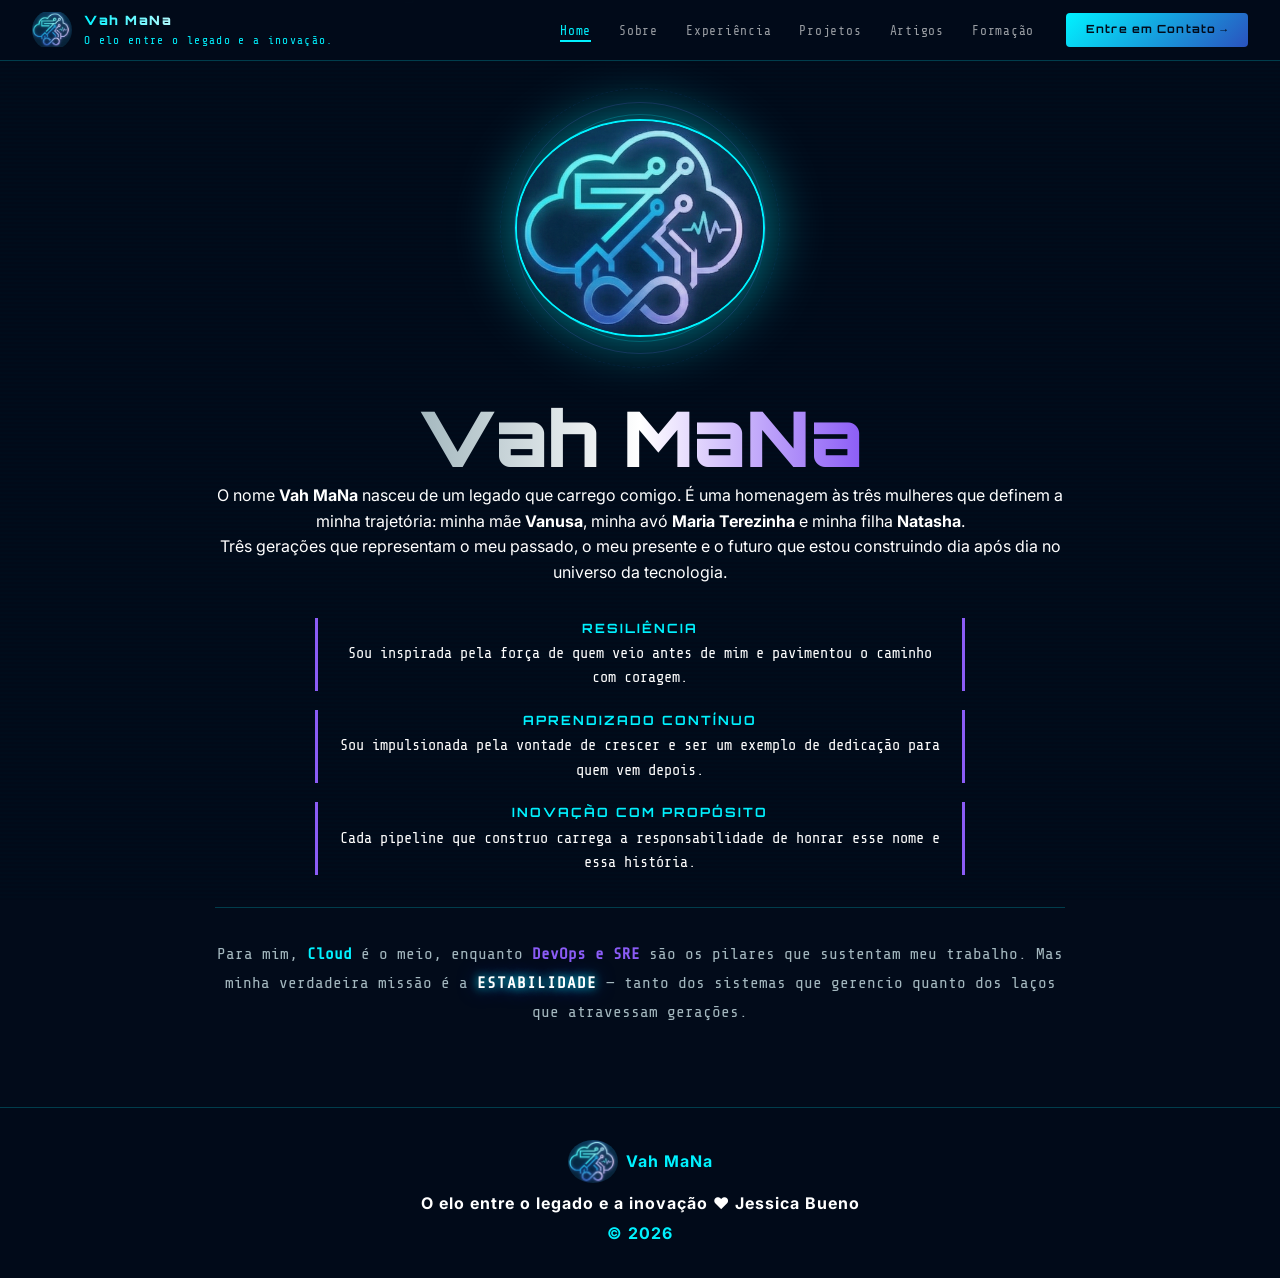
==== commit 3ab40462: "fix(nav): padronizar menu com Home e todas as abas em todas as paginas" ====
--- a/index.html
+++ b/index.html
@@ -25,7 +25,7 @@
   </a>
   <div class="nav-right">
     <ul class="nav-links">
-      <li><a href="./index.html" class="active">Manifesto</a></li>
+      <li><a href="./index.html" class="active">Home</a></li>
       <li><a href="./sobre.html">Sobre</a></li>
       <li><a href="./experiencia.html">Experiência</a></li>
       <li><a href="./projetos.html">Projetos</a></li>
@@ -40,7 +40,7 @@
 </nav>
 
 <div class="mobile-menu" id="mobile-menu">
-  <a href="./index.html"       onclick="closeMenu()">Manifesto</a>
+  <a href="./index.html"       onclick="closeMenu()">Home</a>
   <a href="./sobre.html"       onclick="closeMenu()">Sobre</a>
   <a href="./experiencia.html" onclick="closeMenu()">Experiência</a>
   <a href="./projetos.html"    onclick="closeMenu()">Projetos</a>
